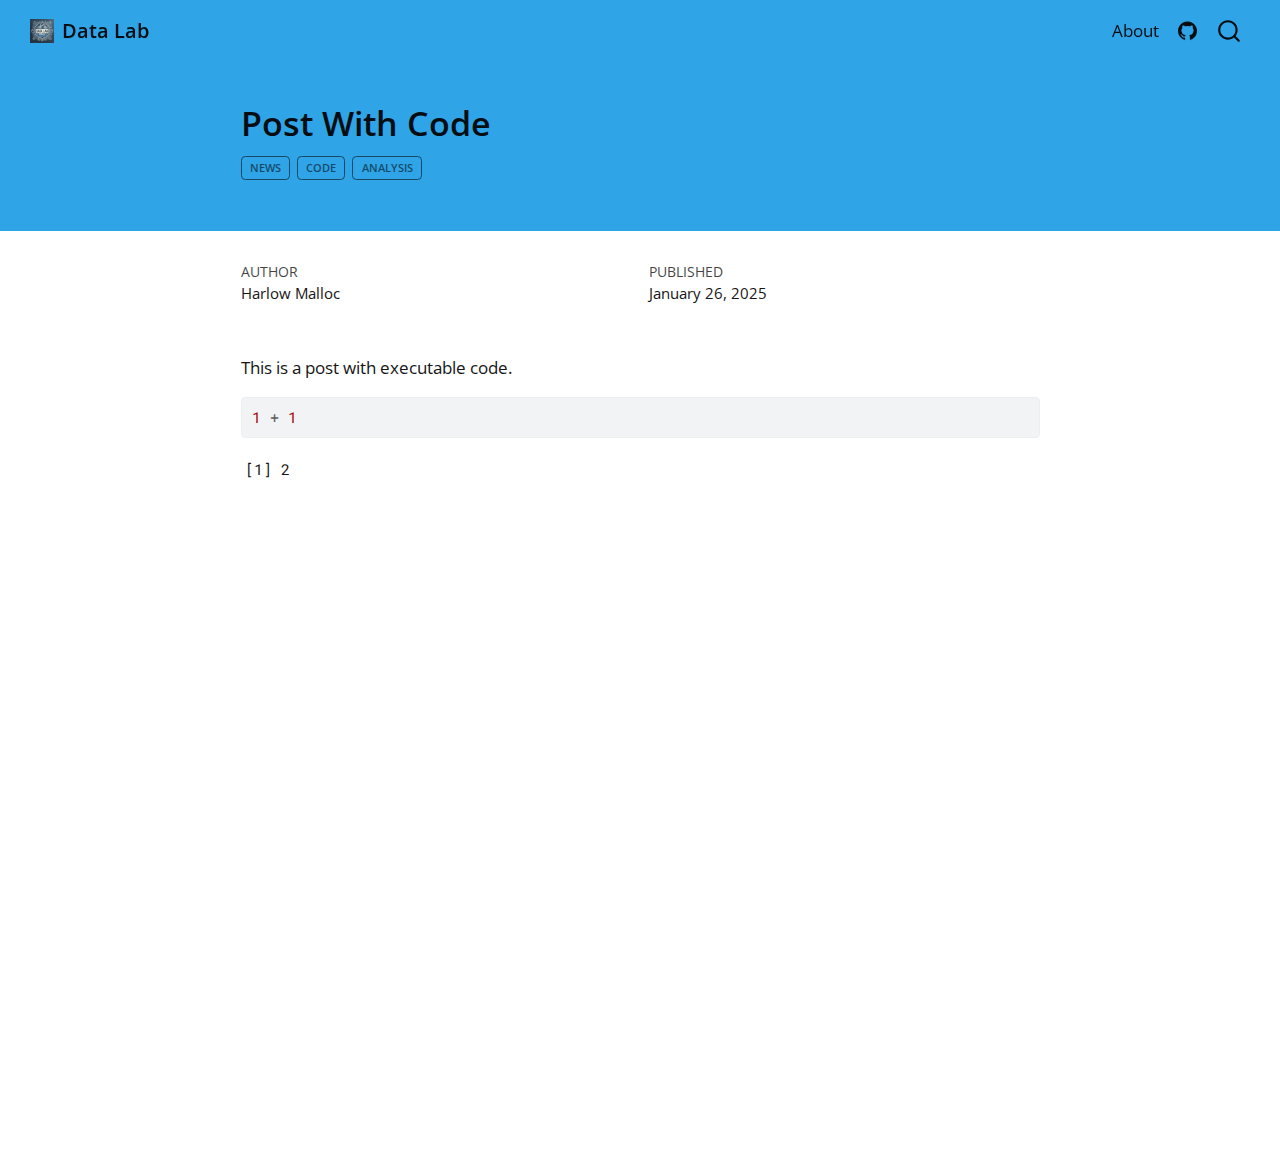
==== docs/posts/post-with-code/index.html @ dd56a827 "Mancava qualche rendering" ====
<!DOCTYPE html>
<html xmlns="http://www.w3.org/1999/xhtml" lang="en" xml:lang="en"><head>

<meta charset="utf-8">
<meta name="generator" content="quarto-1.6.40">

<meta name="viewport" content="width=device-width, initial-scale=1.0, user-scalable=yes">

<meta name="author" content="Harlow Malloc">
<meta name="dcterms.date" content="2025-01-26">

<title>Post With Code – Data Lab</title>
<style>
code{white-space: pre-wrap;}
span.smallcaps{font-variant: small-caps;}
div.columns{display: flex; gap: min(4vw, 1.5em);}
div.column{flex: auto; overflow-x: auto;}
div.hanging-indent{margin-left: 1.5em; text-indent: -1.5em;}
ul.task-list{list-style: none;}
ul.task-list li input[type="checkbox"] {
  width: 0.8em;
  margin: 0 0.8em 0.2em -1em; /* quarto-specific, see https://github.com/quarto-dev/quarto-cli/issues/4556 */ 
  vertical-align: middle;
}
/* CSS for syntax highlighting */
pre > code.sourceCode { white-space: pre; position: relative; }
pre > code.sourceCode > span { line-height: 1.25; }
pre > code.sourceCode > span:empty { height: 1.2em; }
.sourceCode { overflow: visible; }
code.sourceCode > span { color: inherit; text-decoration: inherit; }
div.sourceCode { margin: 1em 0; }
pre.sourceCode { margin: 0; }
@media screen {
div.sourceCode { overflow: auto; }
}
@media print {
pre > code.sourceCode { white-space: pre-wrap; }
pre > code.sourceCode > span { display: inline-block; text-indent: -5em; padding-left: 5em; }
}
pre.numberSource code
  { counter-reset: source-line 0; }
pre.numberSource code > span
  { position: relative; left: -4em; counter-increment: source-line; }
pre.numberSource code > span > a:first-child::before
  { content: counter(source-line);
    position: relative; left: -1em; text-align: right; vertical-align: baseline;
    border: none; display: inline-block;
    -webkit-touch-callout: none; -webkit-user-select: none;
    -khtml-user-select: none; -moz-user-select: none;
    -ms-user-select: none; user-select: none;
    padding: 0 4px; width: 4em;
  }
pre.numberSource { margin-left: 3em;  padding-left: 4px; }
div.sourceCode
  {   }
@media screen {
pre > code.sourceCode > span > a:first-child::before { text-decoration: underline; }
}
</style>


<script src="../../site_libs/quarto-nav/quarto-nav.js"></script>
<script src="../../site_libs/quarto-nav/headroom.min.js"></script>
<script src="../../site_libs/clipboard/clipboard.min.js"></script>
<script src="../../site_libs/quarto-search/autocomplete.umd.js"></script>
<script src="../../site_libs/quarto-search/fuse.min.js"></script>
<script src="../../site_libs/quarto-search/quarto-search.js"></script>
<meta name="quarto:offset" content="../../">
<script src="../../site_libs/quarto-html/quarto.js"></script>
<script src="../../site_libs/quarto-html/popper.min.js"></script>
<script src="../../site_libs/quarto-html/tippy.umd.min.js"></script>
<script src="../../site_libs/quarto-html/anchor.min.js"></script>
<link href="../../site_libs/quarto-html/tippy.css" rel="stylesheet">
<link href="../../site_libs/quarto-html/quarto-syntax-highlighting-9db206749fbbea1b9f31ac84516acc23.css" rel="stylesheet" id="quarto-text-highlighting-styles">
<script src="../../site_libs/bootstrap/bootstrap.min.js"></script>
<link href="../../site_libs/bootstrap/bootstrap-icons.css" rel="stylesheet">
<link href="../../site_libs/bootstrap/bootstrap-ba9339200cecf7a5bcf7eb17e5862881.min.css" rel="stylesheet" append-hash="true" id="quarto-bootstrap" data-mode="light">
<script id="quarto-search-options" type="application/json">{
  "location": "navbar",
  "copy-button": false,
  "collapse-after": 3,
  "panel-placement": "end",
  "type": "overlay",
  "limit": 50,
  "keyboard-shortcut": [
    "f",
    "/",
    "s"
  ],
  "show-item-context": false,
  "language": {
    "search-no-results-text": "No results",
    "search-matching-documents-text": "matching documents",
    "search-copy-link-title": "Copy link to search",
    "search-hide-matches-text": "Hide additional matches",
    "search-more-match-text": "more match in this document",
    "search-more-matches-text": "more matches in this document",
    "search-clear-button-title": "Clear",
    "search-text-placeholder": "",
    "search-detached-cancel-button-title": "Cancel",
    "search-submit-button-title": "Submit",
    "search-label": "Search"
  }
}</script>


<link rel="stylesheet" href="../../styles.css">
</head>

<body class="nav-fixed fullcontent">

<div id="quarto-search-results"></div>
  <header id="quarto-header" class="headroom fixed-top quarto-banner">
    <nav class="navbar navbar-expand-lg " data-bs-theme="dark">
      <div class="navbar-container container-fluid">
      <div class="navbar-brand-container mx-auto">
    <a href="../../index.html" class="navbar-brand navbar-brand-logo">
    <img src="../../logos/icon.png" alt="" class="navbar-logo">
    </a>
    <a class="navbar-brand" href="../../index.html">
    <span class="navbar-title">Data Lab</span>
    </a>
  </div>
            <div id="quarto-search" class="" title="Search"></div>
          <button class="navbar-toggler" type="button" data-bs-toggle="collapse" data-bs-target="#navbarCollapse" aria-controls="navbarCollapse" role="menu" aria-expanded="false" aria-label="Toggle navigation" onclick="if (window.quartoToggleHeadroom) { window.quartoToggleHeadroom(); }">
  <span class="navbar-toggler-icon"></span>
</button>
          <div class="collapse navbar-collapse" id="navbarCollapse">
            <ul class="navbar-nav navbar-nav-scroll ms-auto">
  <li class="nav-item">
    <a class="nav-link" href="../../about.html"> 
<span class="menu-text">About</span></a>
  </li>  
  <li class="nav-item compact">
    <a class="nav-link" href="https://github.com/Sghizzus/ivanmarino"> <i class="bi bi-github" role="img">
</i> 
<span class="menu-text"></span></a>
  </li>  
</ul>
          </div> <!-- /navcollapse -->
            <div class="quarto-navbar-tools">
</div>
      </div> <!-- /container-fluid -->
    </nav>
</header>
<!-- content -->
<header id="title-block-header" class="quarto-title-block default page-columns page-full">
  <div class="quarto-title-banner page-columns page-full">
    <div class="quarto-title column-body">
      <h1 class="title">Post With Code</h1>
                                <div class="quarto-categories">
                <div class="quarto-category">news</div>
                <div class="quarto-category">code</div>
                <div class="quarto-category">analysis</div>
              </div>
                  </div>
  </div>
    
  
  <div class="quarto-title-meta">

      <div>
      <div class="quarto-title-meta-heading">Author</div>
      <div class="quarto-title-meta-contents">
               <p>Harlow Malloc </p>
            </div>
    </div>
      
      <div>
      <div class="quarto-title-meta-heading">Published</div>
      <div class="quarto-title-meta-contents">
        <p class="date">January 26, 2025</p>
      </div>
    </div>
    
      
    </div>
    
  
  </header><div id="quarto-content" class="quarto-container page-columns page-rows-contents page-layout-article page-navbar">
<!-- sidebar -->
<!-- margin-sidebar -->
    
<!-- main -->
<main class="content quarto-banner-title-block" id="quarto-document-content">





<p>This is a post with executable code.</p>
<div class="cell">
<div class="sourceCode cell-code" id="cb1"><pre class="sourceCode r code-with-copy"><code class="sourceCode r"><span id="cb1-1"><a href="#cb1-1" aria-hidden="true" tabindex="-1"></a><span class="dv">1</span> <span class="sc">+</span> <span class="dv">1</span></span></code><button title="Copy to Clipboard" class="code-copy-button"><i class="bi"></i></button></pre></div>
<div class="cell-output cell-output-stdout">
<pre><code>[1] 2</code></pre>
</div>
</div>



</main> <!-- /main -->
<script id="quarto-html-after-body" type="application/javascript">
window.document.addEventListener("DOMContentLoaded", function (event) {
  const toggleBodyColorMode = (bsSheetEl) => {
    const mode = bsSheetEl.getAttribute("data-mode");
    const bodyEl = window.document.querySelector("body");
    if (mode === "dark") {
      bodyEl.classList.add("quarto-dark");
      bodyEl.classList.remove("quarto-light");
    } else {
      bodyEl.classList.add("quarto-light");
      bodyEl.classList.remove("quarto-dark");
    }
  }
  const toggleBodyColorPrimary = () => {
    const bsSheetEl = window.document.querySelector("link#quarto-bootstrap");
    if (bsSheetEl) {
      toggleBodyColorMode(bsSheetEl);
    }
  }
  toggleBodyColorPrimary();  
  const icon = "";
  const anchorJS = new window.AnchorJS();
  anchorJS.options = {
    placement: 'right',
    icon: icon
  };
  anchorJS.add('.anchored');
  const isCodeAnnotation = (el) => {
    for (const clz of el.classList) {
      if (clz.startsWith('code-annotation-')) {                     
        return true;
      }
    }
    return false;
  }
  const onCopySuccess = function(e) {
    // button target
    const button = e.trigger;
    // don't keep focus
    button.blur();
    // flash "checked"
    button.classList.add('code-copy-button-checked');
    var currentTitle = button.getAttribute("title");
    button.setAttribute("title", "Copied!");
    let tooltip;
    if (window.bootstrap) {
      button.setAttribute("data-bs-toggle", "tooltip");
      button.setAttribute("data-bs-placement", "left");
      button.setAttribute("data-bs-title", "Copied!");
      tooltip = new bootstrap.Tooltip(button, 
        { trigger: "manual", 
          customClass: "code-copy-button-tooltip",
          offset: [0, -8]});
      tooltip.show();    
    }
    setTimeout(function() {
      if (tooltip) {
        tooltip.hide();
        button.removeAttribute("data-bs-title");
        button.removeAttribute("data-bs-toggle");
        button.removeAttribute("data-bs-placement");
      }
      button.setAttribute("title", currentTitle);
      button.classList.remove('code-copy-button-checked');
    }, 1000);
    // clear code selection
    e.clearSelection();
  }
  const getTextToCopy = function(trigger) {
      const codeEl = trigger.previousElementSibling.cloneNode(true);
      for (const childEl of codeEl.children) {
        if (isCodeAnnotation(childEl)) {
          childEl.remove();
        }
      }
      return codeEl.innerText;
  }
  const clipboard = new window.ClipboardJS('.code-copy-button:not([data-in-quarto-modal])', {
    text: getTextToCopy
  });
  clipboard.on('success', onCopySuccess);
  if (window.document.getElementById('quarto-embedded-source-code-modal')) {
    const clipboardModal = new window.ClipboardJS('.code-copy-button[data-in-quarto-modal]', {
      text: getTextToCopy,
      container: window.document.getElementById('quarto-embedded-source-code-modal')
    });
    clipboardModal.on('success', onCopySuccess);
  }
    var localhostRegex = new RegExp(/^(?:http|https):\/\/localhost\:?[0-9]*\//);
    var mailtoRegex = new RegExp(/^mailto:/);
      var filterRegex = new RegExp('/' + window.location.host + '/');
    var isInternal = (href) => {
        return filterRegex.test(href) || localhostRegex.test(href) || mailtoRegex.test(href);
    }
    // Inspect non-navigation links and adorn them if external
 	var links = window.document.querySelectorAll('a[href]:not(.nav-link):not(.navbar-brand):not(.toc-action):not(.sidebar-link):not(.sidebar-item-toggle):not(.pagination-link):not(.no-external):not([aria-hidden]):not(.dropdown-item):not(.quarto-navigation-tool):not(.about-link)');
    for (var i=0; i<links.length; i++) {
      const link = links[i];
      if (!isInternal(link.href)) {
        // undo the damage that might have been done by quarto-nav.js in the case of
        // links that we want to consider external
        if (link.dataset.originalHref !== undefined) {
          link.href = link.dataset.originalHref;
        }
      }
    }
  function tippyHover(el, contentFn, onTriggerFn, onUntriggerFn) {
    const config = {
      allowHTML: true,
      maxWidth: 500,
      delay: 100,
      arrow: false,
      appendTo: function(el) {
          return el.parentElement;
      },
      interactive: true,
      interactiveBorder: 10,
      theme: 'quarto',
      placement: 'bottom-start',
    };
    if (contentFn) {
      config.content = contentFn;
    }
    if (onTriggerFn) {
      config.onTrigger = onTriggerFn;
    }
    if (onUntriggerFn) {
      config.onUntrigger = onUntriggerFn;
    }
    window.tippy(el, config); 
  }
  const noterefs = window.document.querySelectorAll('a[role="doc-noteref"]');
  for (var i=0; i<noterefs.length; i++) {
    const ref = noterefs[i];
    tippyHover(ref, function() {
      // use id or data attribute instead here
      let href = ref.getAttribute('data-footnote-href') || ref.getAttribute('href');
      try { href = new URL(href).hash; } catch {}
      const id = href.replace(/^#\/?/, "");
      const note = window.document.getElementById(id);
      if (note) {
        return note.innerHTML;
      } else {
        return "";
      }
    });
  }
  const xrefs = window.document.querySelectorAll('a.quarto-xref');
  const processXRef = (id, note) => {
    // Strip column container classes
    const stripColumnClz = (el) => {
      el.classList.remove("page-full", "page-columns");
      if (el.children) {
        for (const child of el.children) {
          stripColumnClz(child);
        }
      }
    }
    stripColumnClz(note)
    if (id === null || id.startsWith('sec-')) {
      // Special case sections, only their first couple elements
      const container = document.createElement("div");
      if (note.children && note.children.length > 2) {
        container.appendChild(note.children[0].cloneNode(true));
        for (let i = 1; i < note.children.length; i++) {
          const child = note.children[i];
          if (child.tagName === "P" && child.innerText === "") {
            continue;
          } else {
            container.appendChild(child.cloneNode(true));
            break;
          }
        }
        if (window.Quarto?.typesetMath) {
          window.Quarto.typesetMath(container);
        }
        return container.innerHTML
      } else {
        if (window.Quarto?.typesetMath) {
          window.Quarto.typesetMath(note);
        }
        return note.innerHTML;
      }
    } else {
      // Remove any anchor links if they are present
      const anchorLink = note.querySelector('a.anchorjs-link');
      if (anchorLink) {
        anchorLink.remove();
      }
      if (window.Quarto?.typesetMath) {
        window.Quarto.typesetMath(note);
      }
      if (note.classList.contains("callout")) {
        return note.outerHTML;
      } else {
        return note.innerHTML;
      }
    }
  }
  for (var i=0; i<xrefs.length; i++) {
    const xref = xrefs[i];
    tippyHover(xref, undefined, function(instance) {
      instance.disable();
      let url = xref.getAttribute('href');
      let hash = undefined; 
      if (url.startsWith('#')) {
        hash = url;
      } else {
        try { hash = new URL(url).hash; } catch {}
      }
      if (hash) {
        const id = hash.replace(/^#\/?/, "");
        const note = window.document.getElementById(id);
        if (note !== null) {
          try {
            const html = processXRef(id, note.cloneNode(true));
            instance.setContent(html);
          } finally {
            instance.enable();
            instance.show();
          }
        } else {
          // See if we can fetch this
          fetch(url.split('#')[0])
          .then(res => res.text())
          .then(html => {
            const parser = new DOMParser();
            const htmlDoc = parser.parseFromString(html, "text/html");
            const note = htmlDoc.getElementById(id);
            if (note !== null) {
              const html = processXRef(id, note);
              instance.setContent(html);
            } 
          }).finally(() => {
            instance.enable();
            instance.show();
          });
        }
      } else {
        // See if we can fetch a full url (with no hash to target)
        // This is a special case and we should probably do some content thinning / targeting
        fetch(url)
        .then(res => res.text())
        .then(html => {
          const parser = new DOMParser();
          const htmlDoc = parser.parseFromString(html, "text/html");
          const note = htmlDoc.querySelector('main.content');
          if (note !== null) {
            // This should only happen for chapter cross references
            // (since there is no id in the URL)
            // remove the first header
            if (note.children.length > 0 && note.children[0].tagName === "HEADER") {
              note.children[0].remove();
            }
            const html = processXRef(null, note);
            instance.setContent(html);
          } 
        }).finally(() => {
          instance.enable();
          instance.show();
        });
      }
    }, function(instance) {
    });
  }
      let selectedAnnoteEl;
      const selectorForAnnotation = ( cell, annotation) => {
        let cellAttr = 'data-code-cell="' + cell + '"';
        let lineAttr = 'data-code-annotation="' +  annotation + '"';
        const selector = 'span[' + cellAttr + '][' + lineAttr + ']';
        return selector;
      }
      const selectCodeLines = (annoteEl) => {
        const doc = window.document;
        const targetCell = annoteEl.getAttribute("data-target-cell");
        const targetAnnotation = annoteEl.getAttribute("data-target-annotation");
        const annoteSpan = window.document.querySelector(selectorForAnnotation(targetCell, targetAnnotation));
        const lines = annoteSpan.getAttribute("data-code-lines").split(",");
        const lineIds = lines.map((line) => {
          return targetCell + "-" + line;
        })
        let top = null;
        let height = null;
        let parent = null;
        if (lineIds.length > 0) {
            //compute the position of the single el (top and bottom and make a div)
            const el = window.document.getElementById(lineIds[0]);
            top = el.offsetTop;
            height = el.offsetHeight;
            parent = el.parentElement.parentElement;
          if (lineIds.length > 1) {
            const lastEl = window.document.getElementById(lineIds[lineIds.length - 1]);
            const bottom = lastEl.offsetTop + lastEl.offsetHeight;
            height = bottom - top;
          }
          if (top !== null && height !== null && parent !== null) {
            // cook up a div (if necessary) and position it 
            let div = window.document.getElementById("code-annotation-line-highlight");
            if (div === null) {
              div = window.document.createElement("div");
              div.setAttribute("id", "code-annotation-line-highlight");
              div.style.position = 'absolute';
              parent.appendChild(div);
            }
            div.style.top = top - 2 + "px";
            div.style.height = height + 4 + "px";
            div.style.left = 0;
            let gutterDiv = window.document.getElementById("code-annotation-line-highlight-gutter");
            if (gutterDiv === null) {
              gutterDiv = window.document.createElement("div");
              gutterDiv.setAttribute("id", "code-annotation-line-highlight-gutter");
              gutterDiv.style.position = 'absolute';
              const codeCell = window.document.getElementById(targetCell);
              const gutter = codeCell.querySelector('.code-annotation-gutter');
              gutter.appendChild(gutterDiv);
            }
            gutterDiv.style.top = top - 2 + "px";
            gutterDiv.style.height = height + 4 + "px";
          }
          selectedAnnoteEl = annoteEl;
        }
      };
      const unselectCodeLines = () => {
        const elementsIds = ["code-annotation-line-highlight", "code-annotation-line-highlight-gutter"];
        elementsIds.forEach((elId) => {
          const div = window.document.getElementById(elId);
          if (div) {
            div.remove();
          }
        });
        selectedAnnoteEl = undefined;
      };
        // Handle positioning of the toggle
    window.addEventListener(
      "resize",
      throttle(() => {
        elRect = undefined;
        if (selectedAnnoteEl) {
          selectCodeLines(selectedAnnoteEl);
        }
      }, 10)
    );
    function throttle(fn, ms) {
    let throttle = false;
    let timer;
      return (...args) => {
        if(!throttle) { // first call gets through
            fn.apply(this, args);
            throttle = true;
        } else { // all the others get throttled
            if(timer) clearTimeout(timer); // cancel #2
            timer = setTimeout(() => {
              fn.apply(this, args);
              timer = throttle = false;
            }, ms);
        }
      };
    }
      // Attach click handler to the DT
      const annoteDls = window.document.querySelectorAll('dt[data-target-cell]');
      for (const annoteDlNode of annoteDls) {
        annoteDlNode.addEventListener('click', (event) => {
          const clickedEl = event.target;
          if (clickedEl !== selectedAnnoteEl) {
            unselectCodeLines();
            const activeEl = window.document.querySelector('dt[data-target-cell].code-annotation-active');
            if (activeEl) {
              activeEl.classList.remove('code-annotation-active');
            }
            selectCodeLines(clickedEl);
            clickedEl.classList.add('code-annotation-active');
          } else {
            // Unselect the line
            unselectCodeLines();
            clickedEl.classList.remove('code-annotation-active');
          }
        });
      }
  const findCites = (el) => {
    const parentEl = el.parentElement;
    if (parentEl) {
      const cites = parentEl.dataset.cites;
      if (cites) {
        return {
          el,
          cites: cites.split(' ')
        };
      } else {
        return findCites(el.parentElement)
      }
    } else {
      return undefined;
    }
  };
  var bibliorefs = window.document.querySelectorAll('a[role="doc-biblioref"]');
  for (var i=0; i<bibliorefs.length; i++) {
    const ref = bibliorefs[i];
    const citeInfo = findCites(ref);
    if (citeInfo) {
      tippyHover(citeInfo.el, function() {
        var popup = window.document.createElement('div');
        citeInfo.cites.forEach(function(cite) {
          var citeDiv = window.document.createElement('div');
          citeDiv.classList.add('hanging-indent');
          citeDiv.classList.add('csl-entry');
          var biblioDiv = window.document.getElementById('ref-' + cite);
          if (biblioDiv) {
            citeDiv.innerHTML = biblioDiv.innerHTML;
          }
          popup.appendChild(citeDiv);
        });
        return popup.innerHTML;
      });
    }
  }
});
</script>
</div> <!-- /content -->




</body></html>
---- docs/site_libs/quarto-html/tippy.css ----
.tippy-box[data-animation=fade][data-state=hidden]{opacity:0}[data-tippy-root]{max-width:calc(100vw - 10px)}.tippy-box{position:relative;background-color:#333;color:#fff;border-radius:4px;font-size:14px;line-height:1.4;white-space:normal;outline:0;transition-property:transform,visibility,opacity}.tippy-box[data-placement^=top]>.tippy-arrow{bottom:0}.tippy-box[data-placement^=top]>.tippy-arrow:before{bottom:-7px;left:0;border-width:8px 8px 0;border-top-color:initial;transform-origin:center top}.tippy-box[data-placement^=bottom]>.tippy-arrow{top:0}.tippy-box[data-placement^=bottom]>.tippy-arrow:before{top:-7px;left:0;border-width:0 8px 8px;border-bottom-color:initial;transform-origin:center bottom}.tippy-box[data-placement^=left]>.tippy-arrow{right:0}.tippy-box[data-placement^=left]>.tippy-arrow:before{border-width:8px 0 8px 8px;border-left-color:initial;right:-7px;transform-origin:center left}.tippy-box[data-placement^=right]>.tippy-arrow{left:0}.tippy-box[data-placement^=right]>.tippy-arrow:before{left:-7px;border-width:8px 8px 8px 0;border-right-color:initial;transform-origin:center right}.tippy-box[data-inertia][data-state=visible]{transition-timing-function:cubic-bezier(.54,1.5,.38,1.11)}.tippy-arrow{width:16px;height:16px;color:#333}.tippy-arrow:before{content:"";position:absolute;border-color:transparent;border-style:solid}.tippy-content{position:relative;padding:5px 9px;z-index:1}
---- docs/site_libs/quarto-html/quarto-syntax-highlighting-9db206749fbbea1b9f31ac84516acc23.css ----
/* quarto syntax highlight colors */
:root {
  --quarto-hl-ot-color: #003B4F;
  --quarto-hl-at-color: #657422;
  --quarto-hl-ss-color: #20794D;
  --quarto-hl-an-color: #5E5E5E;
  --quarto-hl-fu-color: #4758AB;
  --quarto-hl-st-color: #20794D;
  --quarto-hl-cf-color: #003B4F;
  --quarto-hl-op-color: #5E5E5E;
  --quarto-hl-er-color: #AD0000;
  --quarto-hl-bn-color: #AD0000;
  --quarto-hl-al-color: #AD0000;
  --quarto-hl-va-color: #111111;
  --quarto-hl-bu-color: inherit;
  --quarto-hl-ex-color: inherit;
  --quarto-hl-pp-color: #AD0000;
  --quarto-hl-in-color: #5E5E5E;
  --quarto-hl-vs-color: #20794D;
  --quarto-hl-wa-color: #5E5E5E;
  --quarto-hl-do-color: #5E5E5E;
  --quarto-hl-im-color: #00769E;
  --quarto-hl-ch-color: #20794D;
  --quarto-hl-dt-color: #AD0000;
  --quarto-hl-fl-color: #AD0000;
  --quarto-hl-co-color: #5E5E5E;
  --quarto-hl-cv-color: #5E5E5E;
  --quarto-hl-cn-color: #8f5902;
  --quarto-hl-sc-color: #5E5E5E;
  --quarto-hl-dv-color: #AD0000;
  --quarto-hl-kw-color: #003B4F;
}

/* other quarto variables */
:root {
  --quarto-font-monospace: Roboto Mono;
}

pre > code.sourceCode > span {
  color: #003B4F;
}

code span {
  color: #003B4F;
}

code.sourceCode > span {
  color: #003B4F;
}

div.sourceCode,
div.sourceCode pre.sourceCode {
  color: #003B4F;
}

code span.ot {
  color: #003B4F;
  font-style: inherit;
}

code span.at {
  color: #657422;
  font-style: inherit;
}

code span.ss {
  color: #20794D;
  font-style: inherit;
}

code span.an {
  color: #5E5E5E;
  font-style: inherit;
}

code span.fu {
  color: #4758AB;
  font-style: inherit;
}

code span.st {
  color: #20794D;
  font-style: inherit;
}

code span.cf {
  color: #003B4F;
  font-weight: bold;
  font-style: inherit;
}

code span.op {
  color: #5E5E5E;
  font-style: inherit;
}

code span.er {
  color: #AD0000;
  font-style: inherit;
}

code span.bn {
  color: #AD0000;
  font-style: inherit;
}

code span.al {
  color: #AD0000;
  font-style: inherit;
}

code span.va {
  color: #111111;
  font-style: inherit;
}

code span.bu {
  font-style: inherit;
}

code span.ex {
  font-style: inherit;
}

code span.pp {
  color: #AD0000;
  font-style: inherit;
}

code span.in {
  color: #5E5E5E;
  font-style: inherit;
}

code span.vs {
  color: #20794D;
  font-style: inherit;
}

code span.wa {
  color: #5E5E5E;
  font-style: italic;
}

code span.do {
  color: #5E5E5E;
  font-style: italic;
}

code span.im {
  color: #00769E;
  font-style: inherit;
}

code span.ch {
  color: #20794D;
  font-style: inherit;
}

code span.dt {
  color: #AD0000;
  font-style: inherit;
}

code span.fl {
  color: #AD0000;
  font-style: inherit;
}

code span.co {
  color: #5E5E5E;
  font-style: inherit;
}

code span.cv {
  color: #5E5E5E;
  font-style: italic;
}

code span.cn {
  color: #8f5902;
  font-style: inherit;
}

code span.sc {
  color: #5E5E5E;
  font-style: inherit;
}

code span.dv {
  color: #AD0000;
  font-style: inherit;
}

code span.kw {
  color: #003B4F;
  font-weight: bold;
  font-style: inherit;
}

.prevent-inlining {
  content: "</";
}

/*# sourceMappingURL=8a0aa39c52421493639be76f96bbd0e1.css.map */
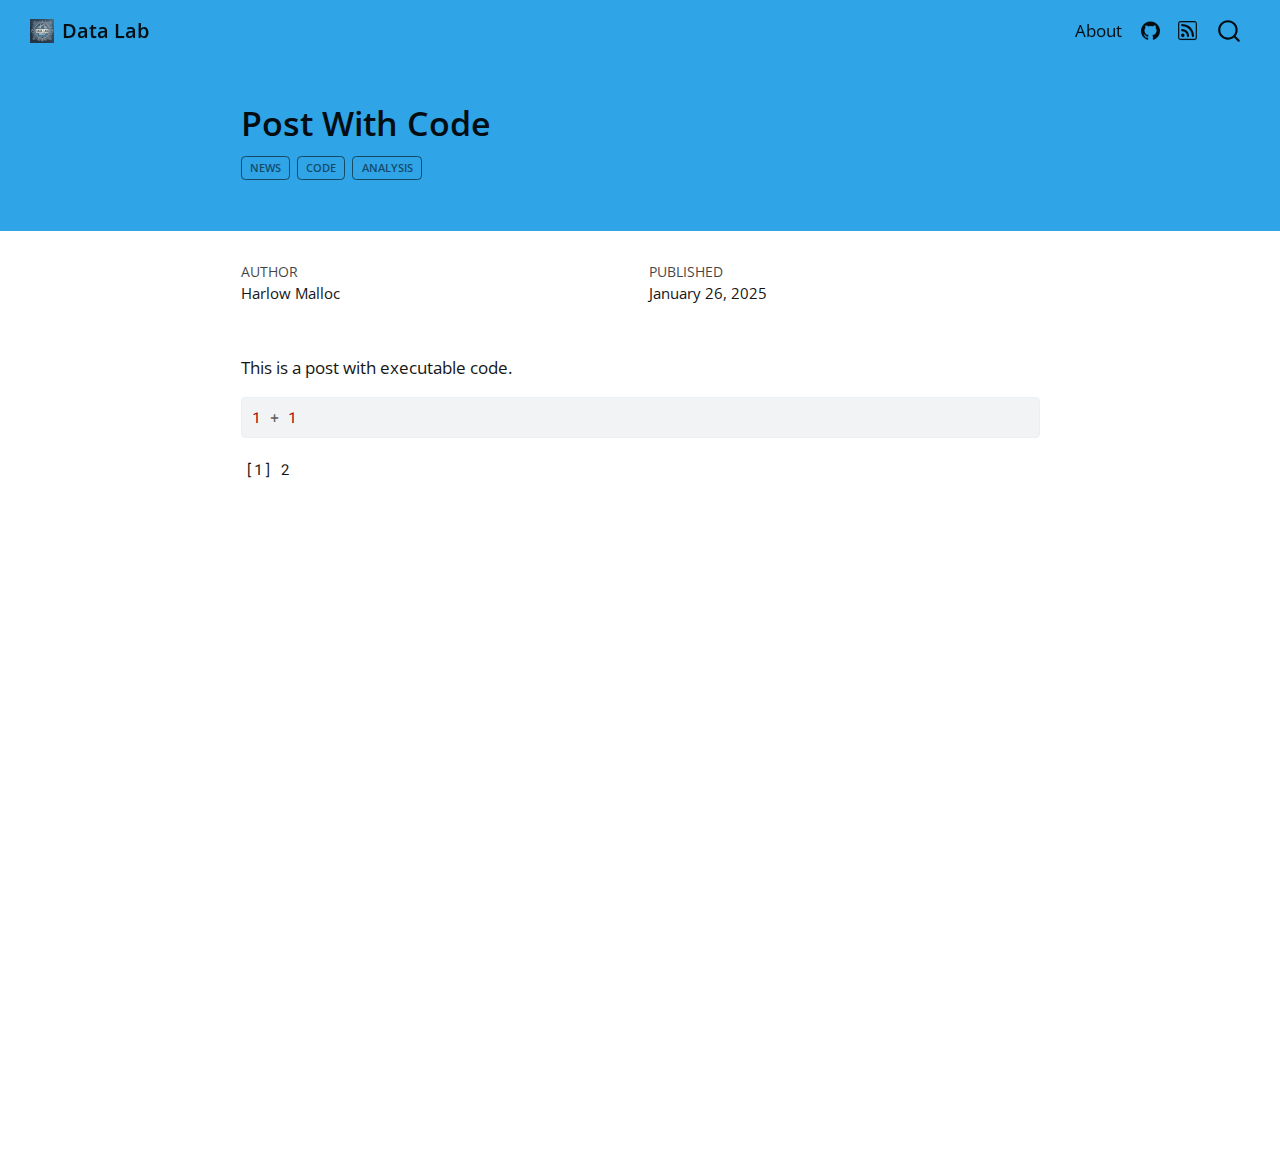
==== commit a9f533c3: "Gestione dell'RSS feed" ====
--- a/docs/posts/post-with-code/index.html
+++ b/docs/posts/post-with-code/index.html
@@ -132,7 +132,12 @@
 <span class="menu-text">About</span></a>
   </li>  
   <li class="nav-item compact">
-    <a class="nav-link" href="https://github.com/Sghizzus/ivanmarino"> <i class="bi bi-github" role="img">
+    <a class="nav-link" href="https://github.com/Sghizzus/"> <i class="bi bi-github" role="img">
+</i> 
+<span class="menu-text"></span></a>
+  </li>  
+  <li class="nav-item compact">
+    <a class="nav-link" href="../../index.xml"> <i class="bi bi-rss" role="img">
 </i> 
 <span class="menu-text"></span></a>
   </li>  
@@ -289,7 +294,7 @@
   }
     var localhostRegex = new RegExp(/^(?:http|https):\/\/localhost\:?[0-9]*\//);
     var mailtoRegex = new RegExp(/^mailto:/);
-      var filterRegex = new RegExp('/' + window.location.host + '/');
+      var filterRegex = new RegExp("https:\/\/sghizzus\.github\.io\/Data-Lab\/");
     var isInternal = (href) => {
         return filterRegex.test(href) || localhostRegex.test(href) || mailtoRegex.test(href);
     }
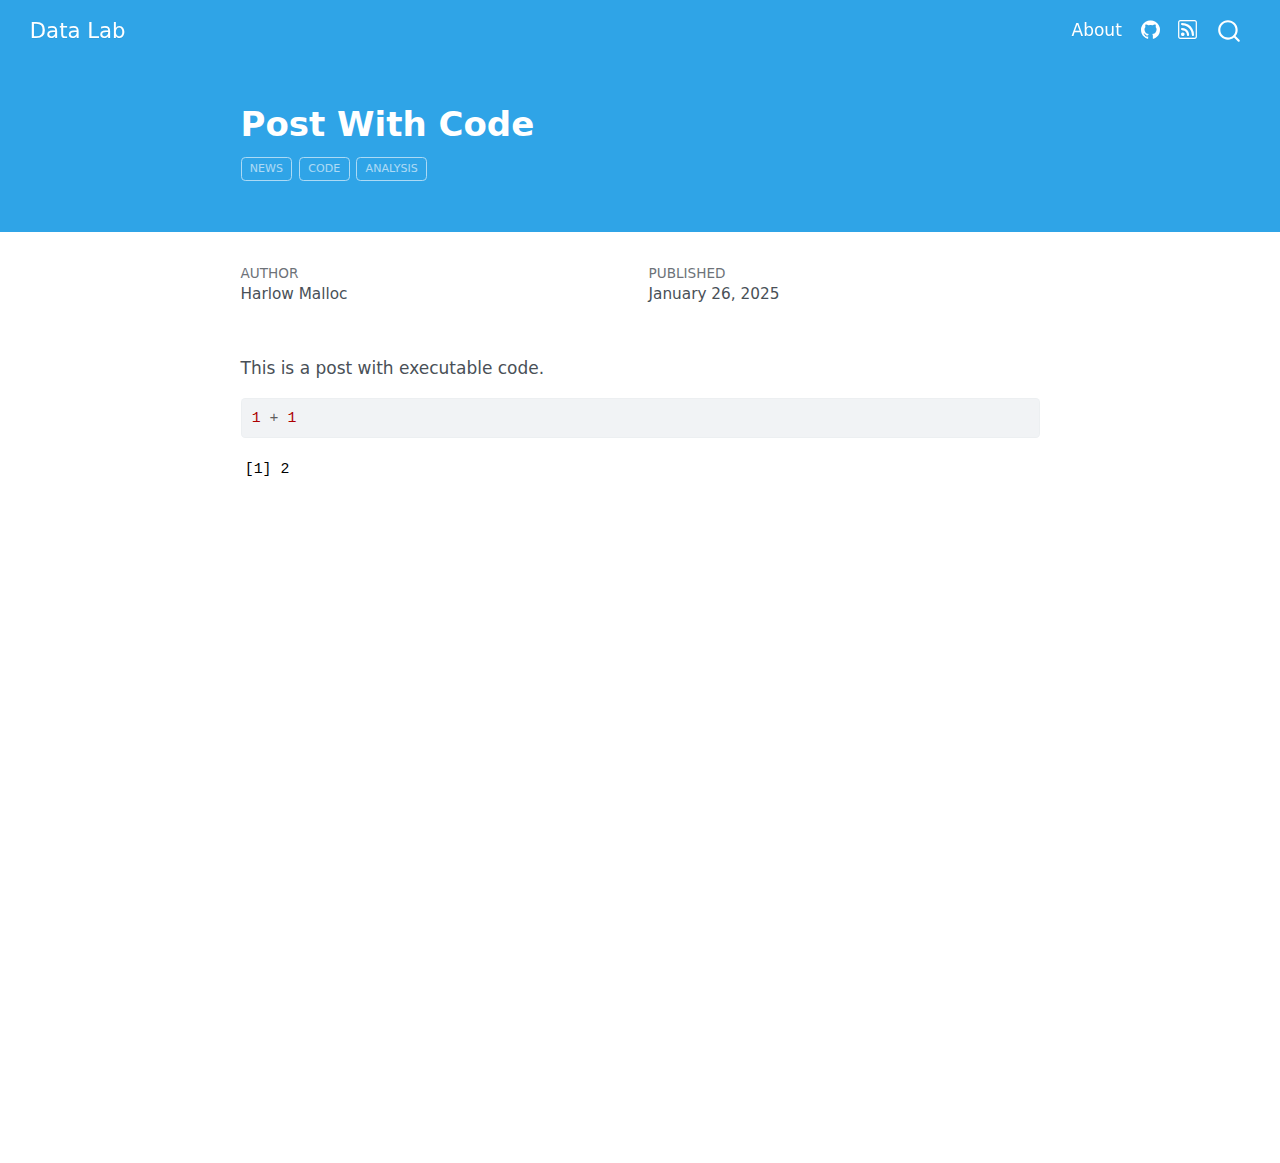
==== commit ea880009: "Scritta l'about page" ====
--- a/docs/posts/post-with-code/index.html
+++ b/docs/posts/post-with-code/index.html
@@ -2,7 +2,7 @@
 <html xmlns="http://www.w3.org/1999/xhtml" lang="en" xml:lang="en"><head>
 
 <meta charset="utf-8">
-<meta name="generator" content="quarto-1.6.40">
+<meta name="generator" content="quarto-1.5.57">
 
 <meta name="viewport" content="width=device-width, initial-scale=1.0, user-scalable=yes">
 
@@ -71,10 +71,10 @@
 <script src="../../site_libs/quarto-html/tippy.umd.min.js"></script>
 <script src="../../site_libs/quarto-html/anchor.min.js"></script>
 <link href="../../site_libs/quarto-html/tippy.css" rel="stylesheet">
-<link href="../../site_libs/quarto-html/quarto-syntax-highlighting-9db206749fbbea1b9f31ac84516acc23.css" rel="stylesheet" id="quarto-text-highlighting-styles">
+<link href="../../site_libs/quarto-html/quarto-syntax-highlighting.css" rel="stylesheet" id="quarto-text-highlighting-styles">
 <script src="../../site_libs/bootstrap/bootstrap.min.js"></script>
 <link href="../../site_libs/bootstrap/bootstrap-icons.css" rel="stylesheet">
-<link href="../../site_libs/bootstrap/bootstrap-ba9339200cecf7a5bcf7eb17e5862881.min.css" rel="stylesheet" append-hash="true" id="quarto-bootstrap" data-mode="light">
+<link href="../../site_libs/bootstrap/bootstrap.min.css" rel="stylesheet" id="quarto-bootstrap" data-mode="light">
 <script id="quarto-search-options" type="application/json">{
   "location": "navbar",
   "copy-button": false,
@@ -114,9 +114,6 @@
     <nav class="navbar navbar-expand-lg " data-bs-theme="dark">
       <div class="navbar-container container-fluid">
       <div class="navbar-brand-container mx-auto">
-    <a href="../../index.html" class="navbar-brand navbar-brand-logo">
-    <img src="../../logos/icon.png" alt="" class="navbar-logo">
-    </a>
     <a class="navbar-brand" href="../../index.html">
     <span class="navbar-title">Data Lab</span>
     </a>
@@ -286,6 +283,8 @@
   });
   clipboard.on('success', onCopySuccess);
   if (window.document.getElementById('quarto-embedded-source-code-modal')) {
+    // For code content inside modals, clipBoardJS needs to be initialized with a container option
+    // TODO: Check when it could be a function (https://github.com/zenorocha/clipboard.js/issues/860)
     const clipboardModal = new window.ClipboardJS('.code-copy-button[data-in-quarto-modal]', {
       text: getTextToCopy,
       container: window.document.getElementById('quarto-embedded-source-code-modal')
@@ -396,6 +395,7 @@
       if (window.Quarto?.typesetMath) {
         window.Quarto.typesetMath(note);
       }
+      // TODO in 1.5, we should make sure this works without a callout special case
       if (note.classList.contains("callout")) {
         return note.outerHTML;
       } else {
--- a/docs/site_libs/quarto-html/quarto-syntax-highlighting.css
+++ b/docs/site_libs/quarto-html/quarto-syntax-highlighting.css
@@ -0,0 +1,205 @@
+/* quarto syntax highlight colors */
+:root {
+  --quarto-hl-ot-color: #003B4F;
+  --quarto-hl-at-color: #657422;
+  --quarto-hl-ss-color: #20794D;
+  --quarto-hl-an-color: #5E5E5E;
+  --quarto-hl-fu-color: #4758AB;
+  --quarto-hl-st-color: #20794D;
+  --quarto-hl-cf-color: #003B4F;
+  --quarto-hl-op-color: #5E5E5E;
+  --quarto-hl-er-color: #AD0000;
+  --quarto-hl-bn-color: #AD0000;
+  --quarto-hl-al-color: #AD0000;
+  --quarto-hl-va-color: #111111;
+  --quarto-hl-bu-color: inherit;
+  --quarto-hl-ex-color: inherit;
+  --quarto-hl-pp-color: #AD0000;
+  --quarto-hl-in-color: #5E5E5E;
+  --quarto-hl-vs-color: #20794D;
+  --quarto-hl-wa-color: #5E5E5E;
+  --quarto-hl-do-color: #5E5E5E;
+  --quarto-hl-im-color: #00769E;
+  --quarto-hl-ch-color: #20794D;
+  --quarto-hl-dt-color: #AD0000;
+  --quarto-hl-fl-color: #AD0000;
+  --quarto-hl-co-color: #5E5E5E;
+  --quarto-hl-cv-color: #5E5E5E;
+  --quarto-hl-cn-color: #8f5902;
+  --quarto-hl-sc-color: #5E5E5E;
+  --quarto-hl-dv-color: #AD0000;
+  --quarto-hl-kw-color: #003B4F;
+}
+
+/* other quarto variables */
+:root {
+  --quarto-font-monospace: SFMono-Regular, Menlo, Monaco, Consolas, "Liberation Mono", "Courier New", monospace;
+}
+
+pre > code.sourceCode > span {
+  color: #003B4F;
+}
+
+code span {
+  color: #003B4F;
+}
+
+code.sourceCode > span {
+  color: #003B4F;
+}
+
+div.sourceCode,
+div.sourceCode pre.sourceCode {
+  color: #003B4F;
+}
+
+code span.ot {
+  color: #003B4F;
+  font-style: inherit;
+}
+
+code span.at {
+  color: #657422;
+  font-style: inherit;
+}
+
+code span.ss {
+  color: #20794D;
+  font-style: inherit;
+}
+
+code span.an {
+  color: #5E5E5E;
+  font-style: inherit;
+}
+
+code span.fu {
+  color: #4758AB;
+  font-style: inherit;
+}
+
+code span.st {
+  color: #20794D;
+  font-style: inherit;
+}
+
+code span.cf {
+  color: #003B4F;
+  font-weight: bold;
+  font-style: inherit;
+}
+
+code span.op {
+  color: #5E5E5E;
+  font-style: inherit;
+}
+
+code span.er {
+  color: #AD0000;
+  font-style: inherit;
+}
+
+code span.bn {
+  color: #AD0000;
+  font-style: inherit;
+}
+
+code span.al {
+  color: #AD0000;
+  font-style: inherit;
+}
+
+code span.va {
+  color: #111111;
+  font-style: inherit;
+}
+
+code span.bu {
+  font-style: inherit;
+}
+
+code span.ex {
+  font-style: inherit;
+}
+
+code span.pp {
+  color: #AD0000;
+  font-style: inherit;
+}
+
+code span.in {
+  color: #5E5E5E;
+  font-style: inherit;
+}
+
+code span.vs {
+  color: #20794D;
+  font-style: inherit;
+}
+
+code span.wa {
+  color: #5E5E5E;
+  font-style: italic;
+}
+
+code span.do {
+  color: #5E5E5E;
+  font-style: italic;
+}
+
+code span.im {
+  color: #00769E;
+  font-style: inherit;
+}
+
+code span.ch {
+  color: #20794D;
+  font-style: inherit;
+}
+
+code span.dt {
+  color: #AD0000;
+  font-style: inherit;
+}
+
+code span.fl {
+  color: #AD0000;
+  font-style: inherit;
+}
+
+code span.co {
+  color: #5E5E5E;
+  font-style: inherit;
+}
+
+code span.cv {
+  color: #5E5E5E;
+  font-style: italic;
+}
+
+code span.cn {
+  color: #8f5902;
+  font-style: inherit;
+}
+
+code span.sc {
+  color: #5E5E5E;
+  font-style: inherit;
+}
+
+code span.dv {
+  color: #AD0000;
+  font-style: inherit;
+}
+
+code span.kw {
+  color: #003B4F;
+  font-weight: bold;
+  font-style: inherit;
+}
+
+.prevent-inlining {
+  content: "</";
+}
+
+/*# sourceMappingURL=debc5d5d77c3f9108843748ff7464032.css.map */
